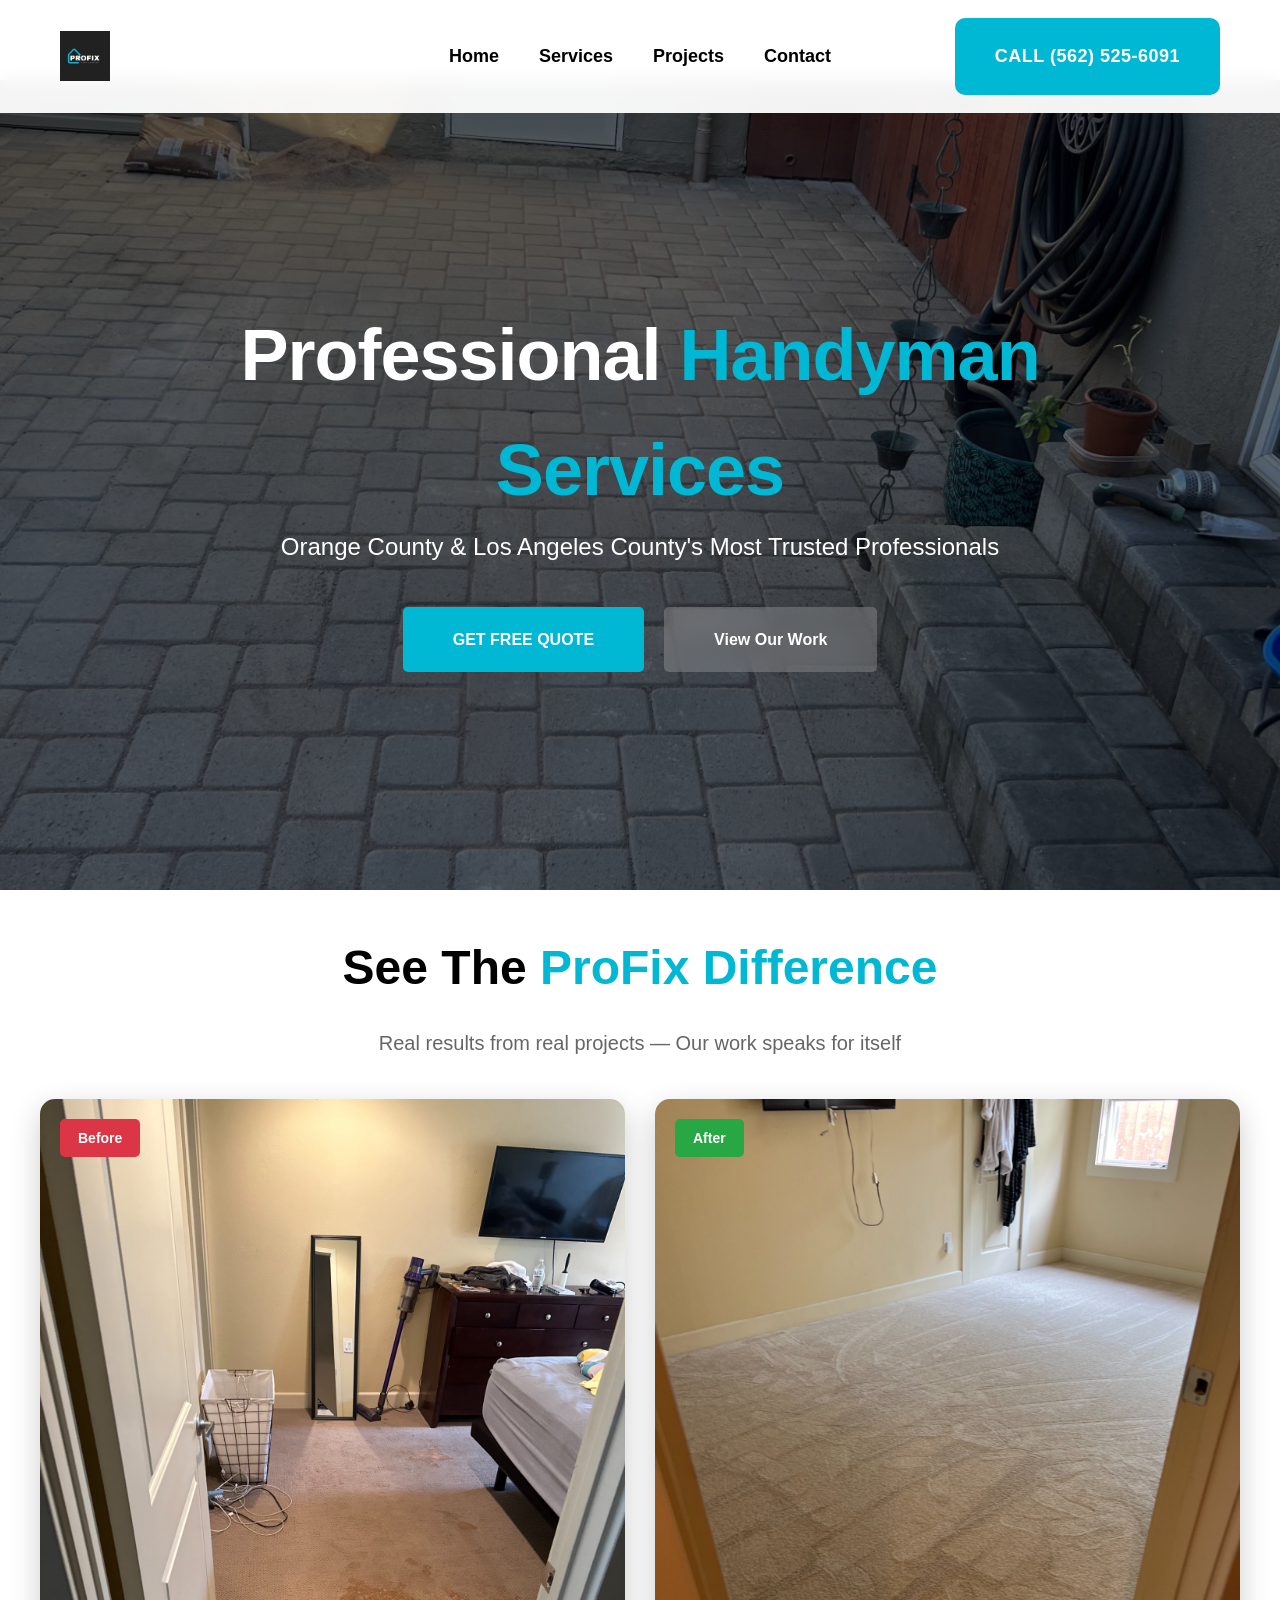
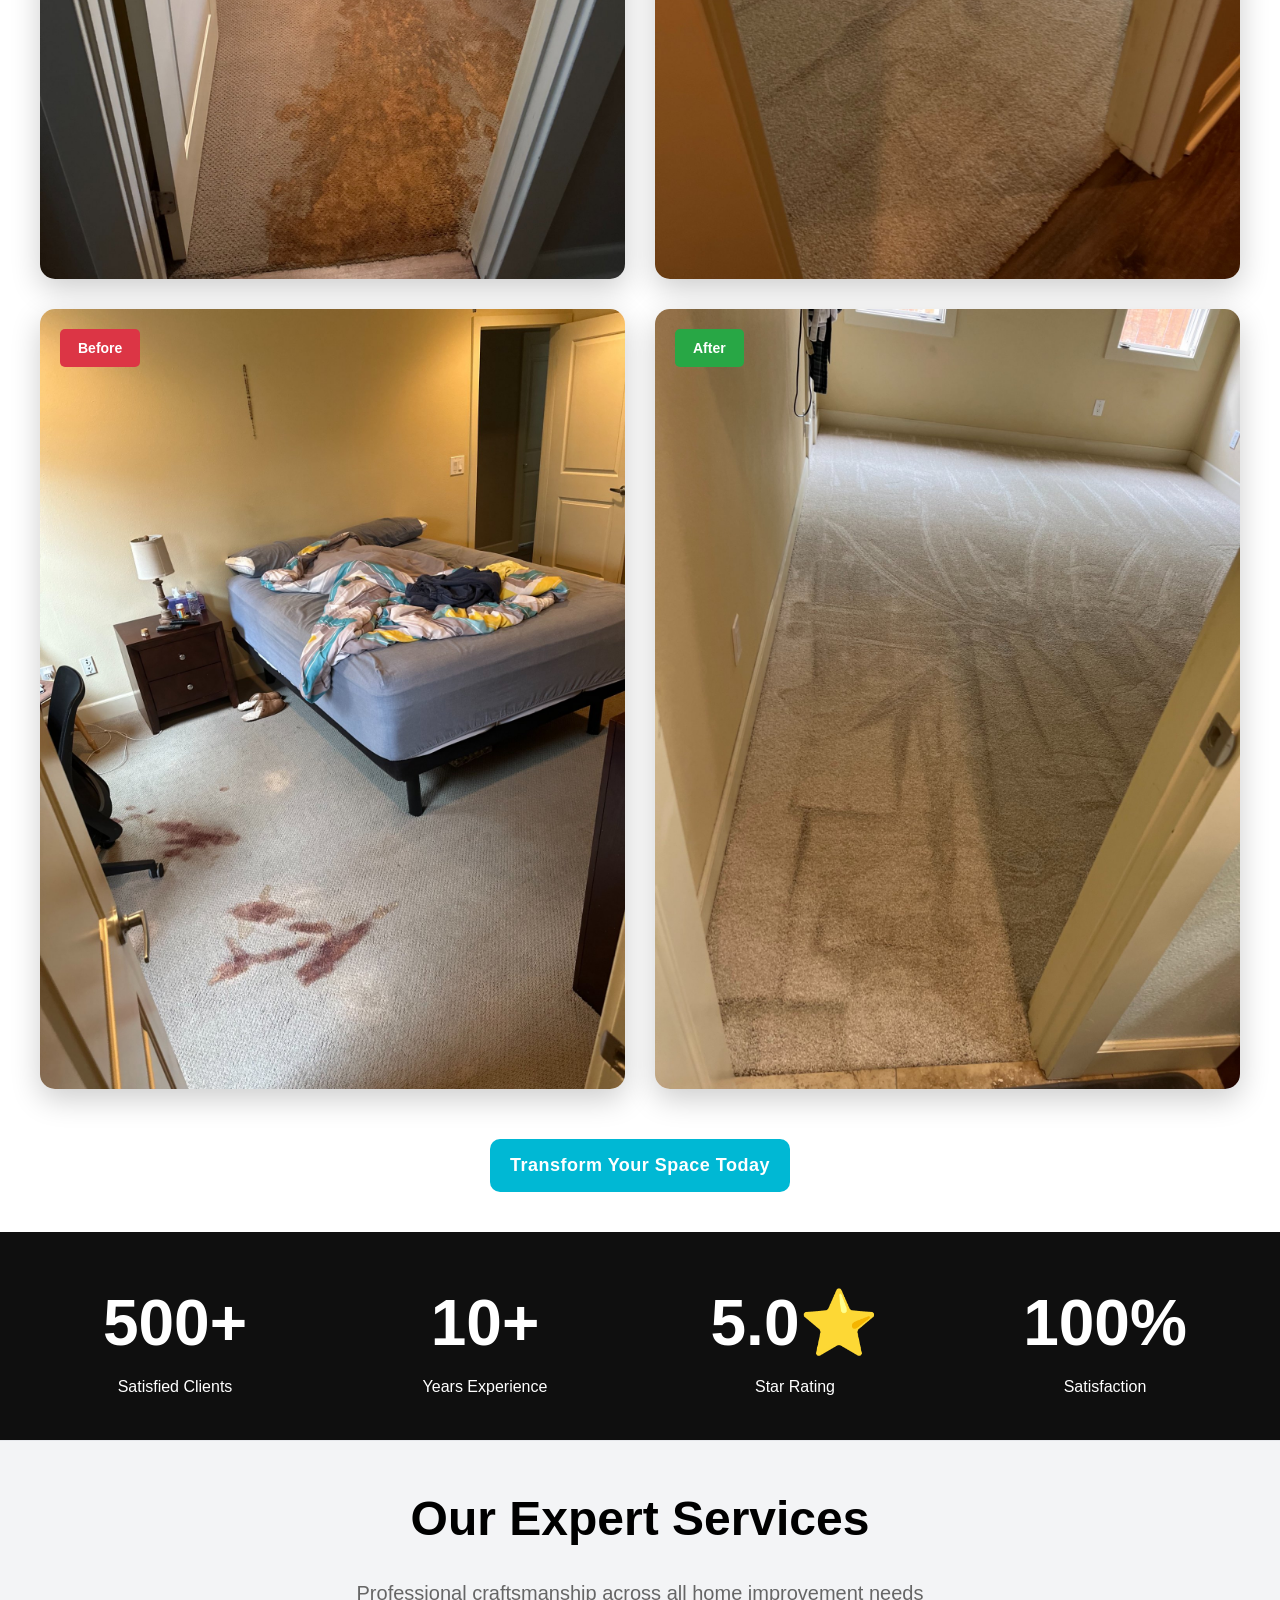
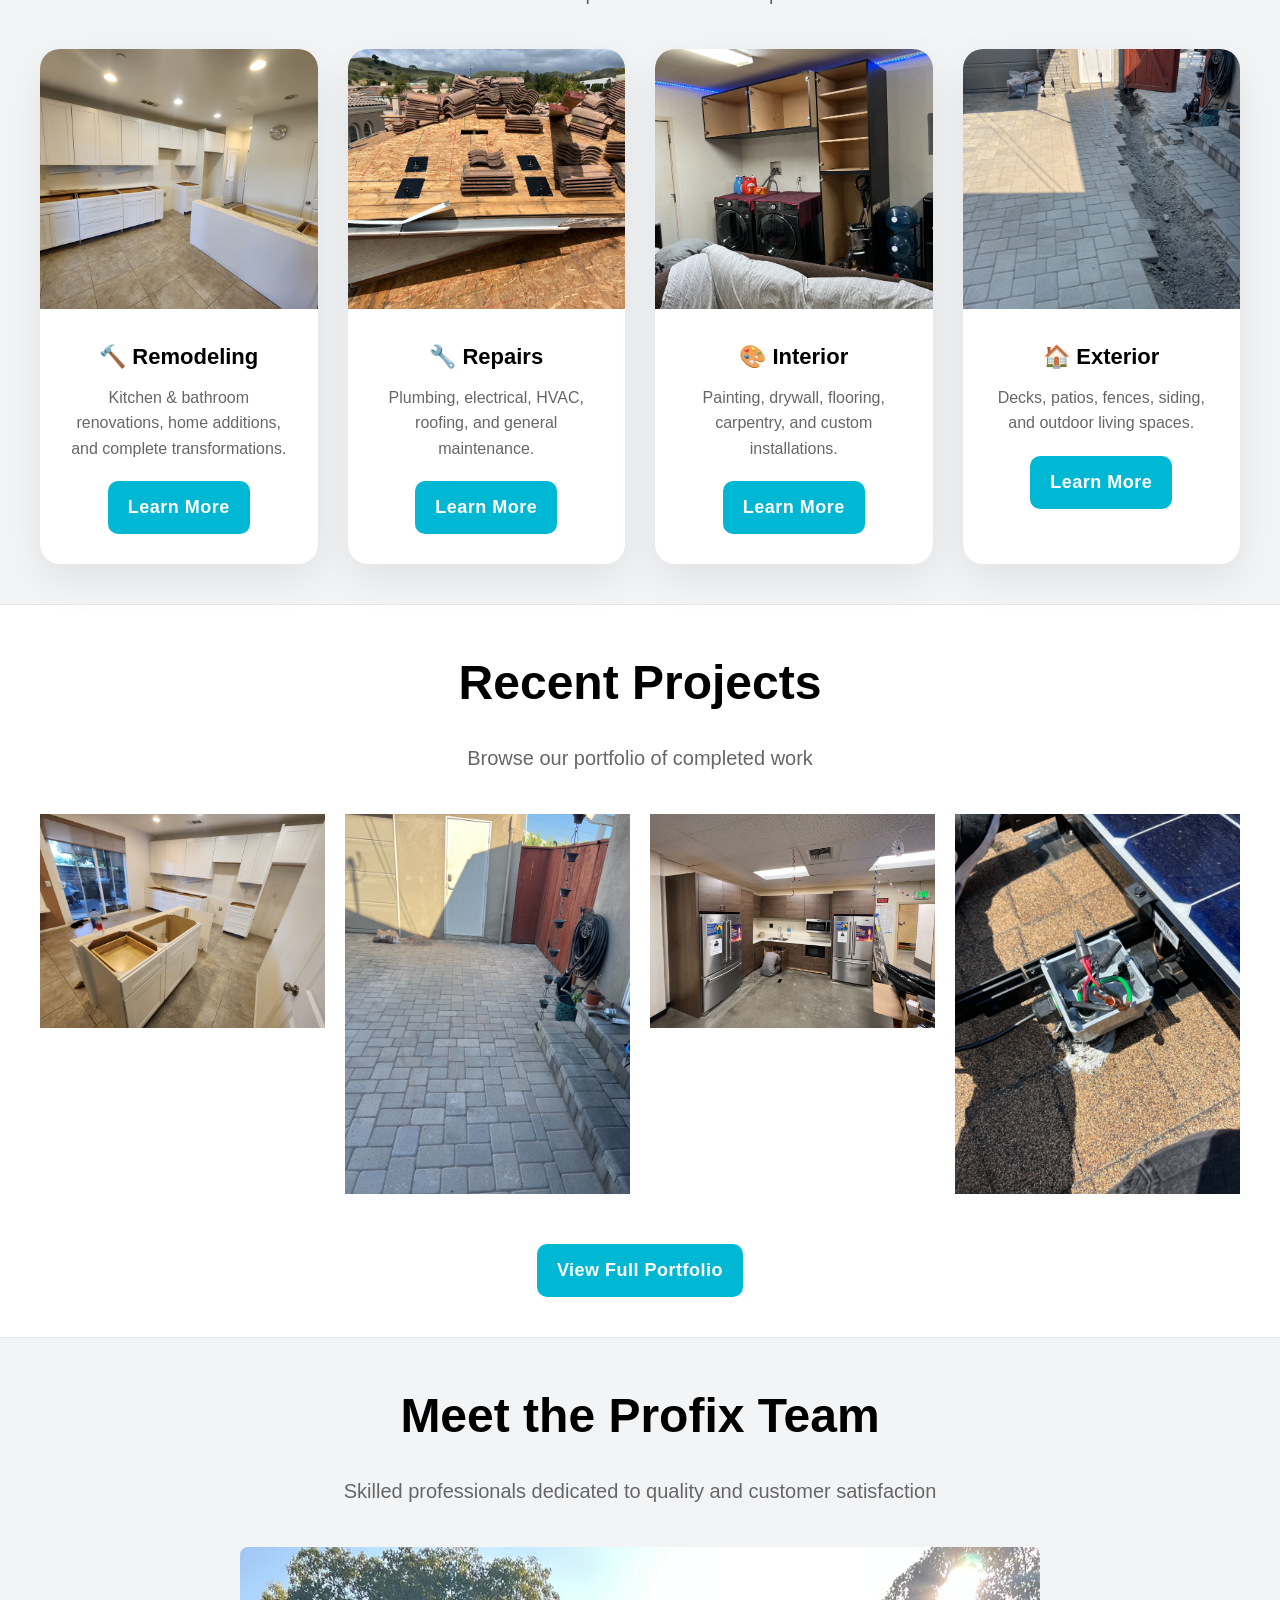
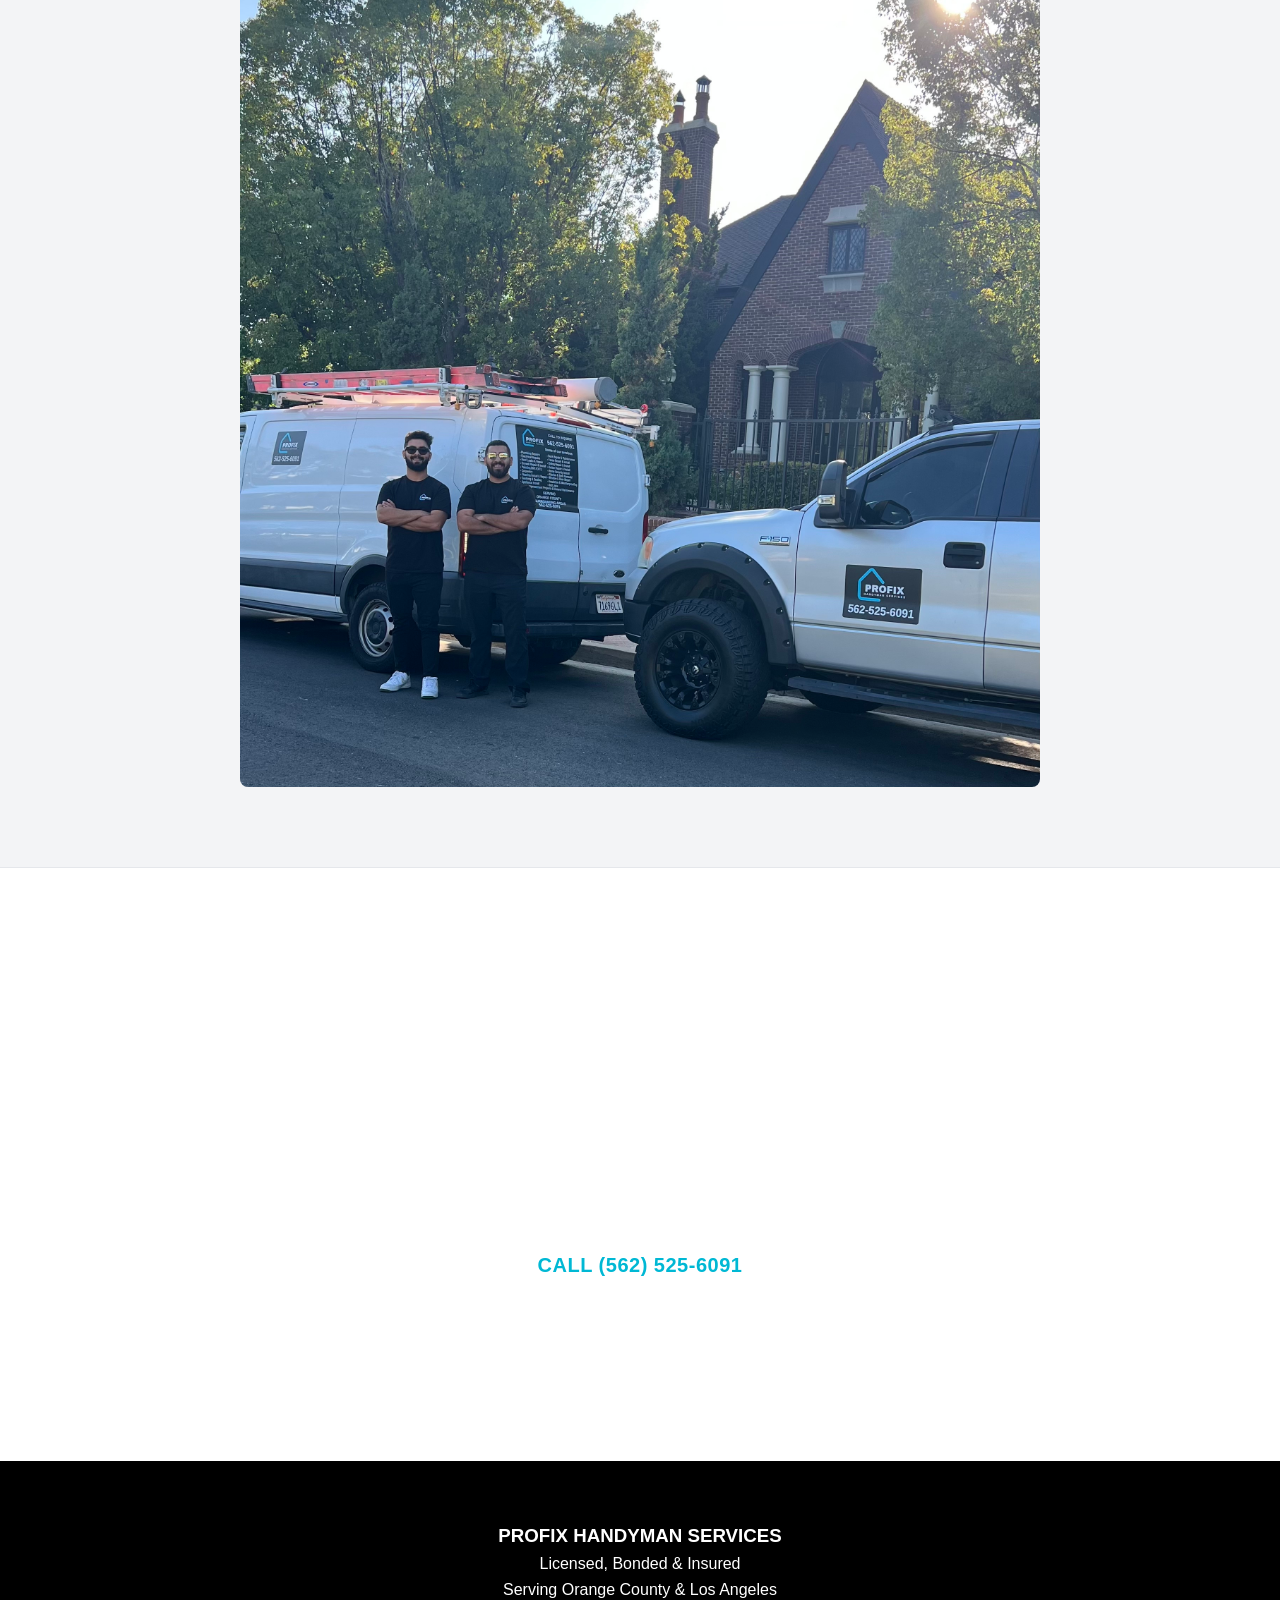
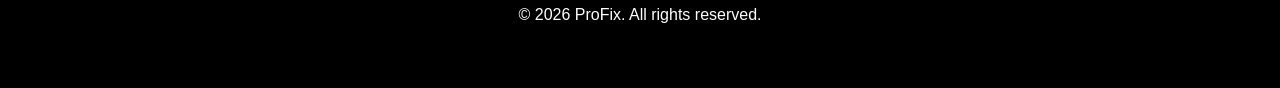
==== public/index.html @ fc69bef9 "Initial commit - ProFix website (waiting for review)" ====
<!DOCTYPE html>
<html lang="en">
<head>
    <meta charset="UTF-8">
    <title>ProFix Handyman Services | Orange County & LA</title>
    <meta name="viewport" content="width=device-width, initial-scale=1.0">

    <!-- CSS -->
    <link rel="stylesheet" href="assets/css/base.css">
    <link rel="stylesheet" href="assets/css/components.css">
    <link rel="stylesheet" href="assets/css/layout.css">
    <link rel="stylesheet" href="assets/css/responsive.css">
</head>

<body>

<nav class="nav">
    <div class="logo">
        <a href="index.html">
            <img src="assets/images/logo/black-logo.png" alt="ProFix">
        </a>
    </div>

    <div class="nav-links">
        <a href="index.html" class="nav-link">Home</a>
        <a href="#services" class="nav-link">Services</a>
        <a href="#projects" class="nav-link">Projects</a>
        <a href="contact.html" class="nav-link">Contact</a>
    </div>

    <div class="nav-btn">
        <a href="tel:562-525-6091" class="btn-primary">
            CALL (562) 525-6091
        </a>
    </div>
</nav>

<!-- HERO -->
<section class="hero">
    <div class="hero-content">
        <h1>
            Professional <span class="hero-teal">Handyman Services</span>
        </h1>

        <p>
            Orange County & Los Angeles County's Most Trusted Professionals
        </p>

        <div class="hero-buttons">
            <a href="contact.html#contact-form" class="btn-secondary-quote">
                GET FREE QUOTE
            </a>

            <a href="#projects" class="btn-secondary">
                View Our Work
            </a>
        </div>
    </div>
</section>

<!-- BEFORE / AFTER -->
<section class="before-after-section">
    <h2 class="section-title">
        See The <span class="text-teal">ProFix Difference</span>
    </h2>

    <p class="section-subtitle">
        Real results from real projects — Our work speaks for itself
    </p>

    <div class="before-after-grid">

        <div class="before-after-card">
            <span class="ba-label before-label">Before</span>
            <img src="assets/images/gallery/carpet-before-1.jpg" alt="">
        </div>

        <div class="before-after-card">
            <span class="ba-label after-label">After</span>
            <img src="assets/images/gallery/carpet-after-1.jpg" alt="">
        </div>

        <div class="before-after-card">
            <span class="ba-label before-label">Before</span>
            <img src="assets/images/gallery/carpet-before-2.jpg" alt="">
        </div>

        <div class="before-after-card">
            <span class="ba-label after-label">After</span>
            <img src="assets/images/gallery/carpet-after-2.jpg" alt="">
        </div>

    </div>

    <div style="margin-top: 50px; text-align:center;">
        <a href="contact.html#contact-form" class="btn-primary">
            Transform Your Space Today
        </a>
    </div>
</section>

<!-- STATS -->
<section class="stats-section">
    <div class="stats-grid">

        <div class="stat-box">
            <div class="stat-number">500+</div>
            <div>Satisfied Clients</div>
        </div>

        <div class="stat-box">
            <div class="stat-number">10+</div>
            <div>Years Experience</div>
        </div>

        <div class="stat-box">
            <div class="stat-number">5.0⭐</div>
            <div>Star Rating</div>
        </div>

        <div class="stat-box">
            <div class="stat-number">100%</div>
            <div>Satisfaction</div>
        </div>

    </div>
</section>

<!-- SERVICES -->
<section class="services-section" id="services">

    <h2 class="section-title">Our Expert Services</h2>

    <p class="section-subtitle">
        Professional craftsmanship across all home improvement needs
    </p>

    <div class="services-grid">

        <a href="services.html" class="service-card-photo">
            <img src="assets/images/gallery/kitchen-remodel-1.jpg" alt="Remodeling">
            <div class="service-card-content">
                <h3>🔨 Remodeling</h3>
                <p>
                    Kitchen & bathroom renovations, home additions,
                    and complete transformations.
                </p>
                <span class="btn-primary">Learn More</span>
            </div>
        </a>

        <a href="services.html" class="service-card-photo">
            <img src="assets/images/gallery/roofing-repair.jpg" alt="Repairs">
            <div class="service-card-content">
                <h3>🔧 Repairs</h3>
                <p>
                    Plumbing, electrical, HVAC, roofing,
                    and general maintenance.
                </p>
                <span class="btn-primary">Learn More</span>
            </div>
        </a>

        <a href="services.html" class="service-card-photo">
            <img src="assets/images/gallery/laundry-room-cabinets.jpg" alt="Interior">
            <div class="service-card-content">
                <h3>🎨 Interior</h3>
                <p>
                    Painting, drywall, flooring, carpentry,
                    and custom installations.
                </p>
                <span class="btn-primary">Learn More</span>
            </div>
        </a>

        <a href="services.html" class="service-card-photo">
            <img src="assets/images/gallery/patio-pavers-progress.jpg" alt="Exterior">
            <div class="service-card-content">
                <h3>🏠 Exterior</h3>
                <p>
                    Decks, patios, fences, siding,
                    and outdoor living spaces.
                </p>
                <span class="btn-primary">Learn More</span>
            </div>
        </a>

    </div>

</section>

<!-- GALLERY PREVIEW -->
<section id="projects" class="gallery-preview">


    <h2 class="section-title">Recent Projects</h2>

    <p class="section-subtitle">
        Browse our portfolio of completed work
    </p>

    <div class="gallery-grid">

        <div class="gallery-item">
            <img src="assets/images/gallery/kitchen-remodel-2.jpg" alt="">
        </div>

        <div class="gallery-item">
            <img src="assets/images/gallery/patio-pavers-complete.jpg" alt="">
        </div>

        <div class="gallery-item">
            <img src="assets/images/gallery/commercial-kitchen.jpg" alt="">
        </div>

        <div class="gallery-item">
            <img src="assets/images/gallery/solar-electrical.jpg" alt="">
        </div>

    </div>

    <div style="text-align:center; margin-top:50px;">
        <a href="projects.html" class="btn-primary">
            View Full Portfolio
        </a>
    </div>

</section>

<section class="services-section" id="services">

    <h2 class="section-title">Meet the Profix Team</h2>
    <p class="section-subtitle">
        Skilled professionals dedicated to quality and customer satisfaction
    </p>
    <img src="assets/images/team/team-photo.jpeg" alt="ProFix Team" style="width:100%; max-width:800px; display:block; margin:40px auto; border-radius:8px;">

</section> 

<!-- CTA -->
<section class="cta-section">
    <h2>Ready to Start Your Project?</h2>
    <p>Get a free, no-obligation quote today</p>

    <a href="tel:562-525-6091" class="btn-primary cta-btn">
        CALL (562) 525-6091
    </a>
</section>

<!-- FOOTER -->
<footer class="footer">
    <h3>PROFIX HANDYMAN SERVICES</h3>
    <p>Licensed, Bonded & Insured</p>
    <p>Serving Orange County & Los Angeles</p>
    <p>© 2026 ProFix. All rights reserved.</p>
</footer>

</body>
</html>
---- public/assets/css/base.css ----
:root {
    --teal: #00B8D4;
    --teal-hover: #009BB8;
    --black: #000;
    --white: #fff;
    --gray: #f8f8f8;
    --text-gray: #666;
}

* {
    margin: 0;
    padding: 0;
    box-sizing: border-box;
}

html {
    scroll-behavior: smooth;
}

body {
    font-family: 'Inter', -apple-system, BlinkMacSystemFont, sans-serif;
    background: #ffffff;
    line-height: 1.6;
    color: var(--black);
}

img {
    max-width: 100%;
    display: block;
}

section {
    scroll-margin-top: 100px;
}

.container {
    max-width: 1200px;
    margin: 0 auto;
    padding: 0 10px;
}
---- public/assets/css/components.css ----
.nav-link {
    color: var(--black);
    text-decoration: none;
    font-weight: 700;
    transition: 0.3s;
    font-size: 18px;
}

.nav-link:hover {
    color: var(--teal);
}

.nav-btn,
.btn-primary {
    background: var(--teal);
    color: var(--white);
    text-decoration: none;
    display: inline-block;
    padding: 12px 20px;
    border-radius: 10px;
    font-weight: 900;
    letter-spacing: 0.5px;
    transition: all 0.2s ease;
    align-items: center;
    justify-content: center;
    font-size: 18px;
}

.nav-btn:hover,
.btn-primary:hover {
    background: var(--teal-hover);
    transform: translateY(-3px);
    text-decoration: none;
}

.text-teal {
    color: var(--teal);
}

.btn-secondary-quote {
    background: var(--teal);
    color: var(--white);
    text-decoration: none;
    padding: 20px 50px;
    border-radius: 5px;
    font-weight: bold;
    text-decoration: none;
    display: inline-flex;
    align-items: center;
    justify-content: center;
}

.btn-secondary {
    background: rgba(255,255,255,0.2);
    backdrop-filter: blur(10px);
    color: var(--white);
    padding: 20px 50px;
    border-radius: 5px;
    font-weight: bold;
    text-decoration: none;
    display: inline-flex;
    align-items: center;
    justify-content: center;
}

.service-card-photo {
    background: var(--white);
    border-radius: 20px;
    overflow: hidden;
    box-shadow: 0 15px 40px rgba(0,0,0,0.08);
    transition: all 0.3s ease;
    text-decoration: none;
    color: inherit;
    display: block;
    -webkit-border-radius: 20px;
    -moz-border-radius: 20px;
    -ms-border-radius: 20px;
    -o-border-radius: 20px;
}

.service-card-photo img {
    width: 100%;
    height: 260px;
    object-fit: cover;
}

.service-card-photo:hover {
    transform: translateY(-8px);
    box-shadow: 0 20px 60px rgba(0,0,0,0.12);
}

.service-card-content {
    padding: 20px;
    text-align: center;
}

.service-card-content h3 {
    font-size: 22px;
    margin-bottom: 12px;
}

.service-card-content p {
    color: var(--text-gray);
    margin-bottom: 20px;
}

/* CONTACT HERO */
.contact-hero {
    background: #000;
    color: #fff;
    padding: 140px 20px 80px;
    text-align: center;
}

.contact-hero h1 {
    font-size: 64px;
    font-weight: 800;
}

.contact-hero p {
    font-size: 20px;
    opacity: 0.85;
    margin-top: 15px;
}

/* EMERGENCY BANNER */
.emergency-banner {
    background: linear-gradient(135deg, #00a8c4 0%, #008ca6 100%);
    color: white;
    text-align: center;
    padding: 50px 20px;
}

.emergency-phone {
    display: inline-block;
    margin-top: 20px;
    background: black;
    color: white;
    padding: 18px 40px;
    font-size: 22px;
    font-weight: 700;
    border-radius: 8px;
    text-decoration: none;
}

.contact-btn {
    display: inline-block;
    background: var(--teal);
    color: white;
    padding: 16px 40px;
    border-radius: 8px;
    font-weight: 600;
    text-decoration: none;
    margin: 20px 0;
    transition: 0.2s ease;
    align-items: center;
    justify-content: center;
}

.contact-btn:hover {
    background: var(--teal-hover);
}

.contact-section {
    padding: 80px 20px;
    background:white;
}

.contact-grid {
    display: grid;
    grid-template-columns: repeat(4, 1fr);
    gap: 30px;
    max-width: 1600px;
    margin: 0 auto;
}

.contact-card {
    background: white;
    border: 3px solid var(--teal);
    border-radius: 16px;
    padding: 60px 40px;
    text-align: center;

    display: flex;
    flex-direction: column;
    align-items: center;

    min-height: 600px;
}

.contact-card:hover {
    transform: translateY(-6px);
}

.contact-card h2 {
    font-size: 28px;
    font-weight: 800;
    margin-bottom: 20px;
}

.contact-detail {
    margin: 14px 0;
    font-size: 16px;
    line-height: 1.6;
}

.contact-detail strong {
    display: block;
    font-weight: 700;
    margin-bottom: 4px;
}

.hours-table {
    width: 100%;
    margin-top: 15px;
    border-collapse: collapse;
}

.hours-table td {
    padding: 10px 0;
    font-size: 16px;
}

.hours-table td:first-child {
    font-weight: 600;
    text-align: left;
}

.hours-table td:last-child {
    text-align: right;
}

.contact-icon {
    font-size: 60px;
    margin-bottom: 20px;
}

.large-phone {
    font-size: 32px;
    font-weight: 800;
    color: var(--teal);
    text-decoration: none;
    margin: 18px 0;
    display: block;
}


/* FORM */
.contact-form-section {
    padding: 80px 20px;
    background: #f5f5f5;
}

.form-container {
    max-width: 700px;
    margin: auto;
    background: white;
    padding: 50px;
    border-radius: 12px;
    border: 3px solid #00b8d4;
}

.form-container h2 {
    font-size: 32px;
    font-weight: 800;
    margin-bottom: 30px;
    text-align: center;
}

.submit-btn {
    width: 100%;
    padding: 18px;
    font-weight: 700;
    background: #00a8c4;
    color: white;
    border: none;
    border-radius: 8px;
    font-size: 18px;
    cursor: pointer;
    align-items: center;
    justify-content: center;
}
---- public/assets/css/layout.css ----
/* ================= NAV ================= */

.nav {
    background: rgba(255,255,255,0.95);
    backdrop-filter: blur(10px);
    padding: 18px 60px;
    display: flex;
    justify-content: space-between;
    align-items: center;
    position: fixed;
    width: 100%;
    top: 0;
    z-index: 1000;
    box-shadow: 0 2px 20px rgba(0,0,0,0.05);
}


.logo img {
    height: 50px;
}

.nav-links {
    position: absolute;
    left: 50%;
    transform: translateX(-50%);
    display: flex;
    gap: 40px;
    align-items: center;
}

/* ================= HERO ================= */

.hero {
    margin-top: 80px;
    background: linear-gradient(rgba(0,0,0,0.55), rgba(0,0,0,0.55)),
        url('../images/gallery/patio-pavers-complete.jpg');
    background-size: cover;
    background-position: center;
    background-attachment: fixed;
    color: var(--white);
    padding: 160px 40px;
    text-align: center;
    min-height: 90vh;
    display: flex;
    align-items: center;
    justify-content: center;
}

.hero h1 {
    font-size: 72px;
    font-weight: 800;
    letter-spacing: -1px;
}

.hero-teal {
    color: var(--teal);
}

.hero p {
    font-size: 24px;
    margin-bottom: 40px;
}

/* ================= SECTIONS ================= */

.section-title {
    font-size: 48px;
    margin-bottom: 20px;
    text-align: center;
}

.section-subtitle {
    font-size: 20px;
    color: var(--text-gray);
    margin-bottom: 40px;
    text-align: center;
}

.before-after-section {
    padding: 40px 40px;
    text-align: center;
}

.before-after-grid {
    display: grid;
    grid-template-columns: repeat(2, 1fr);
    gap: 30px;
    max-width: 1200px;
    margin: 0 auto;
}

.before-after-card {
    border-radius: 15px;
    overflow: hidden;
    box-shadow: 0 10px 30px rgba(0,0,0,0.2);
}

.services-section {
    padding: 40px 40px;
    background: #f3f4f6;
    border-top: 1px solid #e5e7eb;
    border-bottom: 1px solid #e5e7eb;
}

.services-grid {
    display: grid;
    grid-template-columns: repeat(4, 1fr);
    gap: 30px;
    max-width: 1200px;
    margin: 0 auto;
    
}

.services-page-grid {
    display: grid;
    grid-template-columns: repeat(auto-fit, minmax(280px, 1fr));
    gap: 30px;
    max-width: 1200px;
    margin: 0 auto;
}

.service-card-content h3 {
    font-size: 22px;
    margin-bottom: 10px;
}

.service-card-content p {
    color: var(--text-gray);
    margin-bottom: 20px;
}

.service-card-photo {
    background: var(--white);
    border-radius: 20px;
    overflow: hidden;
    box-shadow: 0 15px 40px rgba(0,0,0,0.08);
    transition: all 0.3s ease;
}

.service-card-photo:hover {
    transform: translateY(-8px);
    box-shadow: 0 20px 60px rgba(0,0,0,0.12);
}

.service-card-content {
    padding: 30px;
    text-align: center;
}

/* ================= STATS ================= */

.stats-section {
    padding: 40px 40px;
    background: #0f0f0f;
    color: var(--white);
}

.stats-grid {
    display: grid;
    grid-template-columns: repeat(4, 1fr);
    gap: 40px;
}

.stat-box {
    text-align: center;
}

.stat-number {
    font-size: 64px;
    font-weight: 800;
}

/* ================= GALLERY ================= */

.gallery-preview {
    padding: 40px 40px;
}

.gallery-grid {
    display: grid;
    grid-template-columns: repeat(4, 1fr);
    gap: 20px;
}

/* ================= CTA ================= */

/* ================= CTA ================= */

.cta-section {
    padding: 160px 40px; /* Bigger vertical spacing */
    background: 
        linear-gradient(rgba(0, 184, 212, 0.65), rgba(0, 184, 212, 0.65)), 
        url('../images/gallery/roofing-repair.jpg');
    background-size: cover;
    background-position: center;
    background-attachment: fixed;
    text-align: center;
    color: var(--white);
}

.cta-section h2 {
    font-size: 64px;          /* BIG + bold */
    font-weight: 800;
    letter-spacing: -1px;
    margin-bottom: 20px;
}

.cta-section p {
    font-size: 24px;
    margin-bottom: 40px;
    opacity: 0.95;
}

/* White CTA Button */
.cta-btn {
    background: white;
    color: var(--teal);
    padding: 20px 60px;
    border-radius: 12px;
    font-size: 20px;
    font-weight: 700;
    text-decoration: none;
    display: inline-block;
    transition: all 0.25s ease;
}

.cta-btn:hover {
    transform: translateY(-4px);
    box-shadow: 0 10px 30px rgba(0,0,0,0.25);
}

/* ================= FOOTER ================= */

.footer {
    background: var(--black);
    color: var(--white);
    padding: 60px 40px;
    text-align: center;
}

.page-header {
    padding: 150px 60px 40px;
    background: var(--teal);
    color: var(--white);
    text-align: center;
    font-size: 20px;
}

.large-phone {
    font-size: 28px;
    font-weight: bold;
    color: var(--teal);
    display: block;
    margin: 20px 0;
}

.contact-link {
    color: var(--teal);
    font-weight: bold;
    text-decoration: none;
}

.contact-link:hover {
    text-decoration: underline;
}

.contact-form-section {
    background: #f3f4f6;
    padding: 80px 40px;
}

.form-container {
    max-width: 700px;
    margin: 0 auto;
    background: var(--white);
    padding: 50px;
    border-radius: 15px;
    box-shadow: 0 10px 30px rgba(0,0,0,0.08);
}

.form-group {
    margin-bottom: 20px;
}

.form-group label {
    display: block;
    font-weight: bold;
    margin-bottom: 8px;
}

.form-group input,
.form-group textarea,
.form-group select {
    width: 100%;
    padding: 14px;
    border-radius: 6px;
    border: 1px solid #ddd;
    font-size: 16px;
}

.form-group input:focus,
.form-group textarea:focus,
.form-group select:focus {
    border-color: var(--teal);
    outline: none;
}

.submit-btn {
    width: 100%;
    background: var(--teal);
    color: var(--white);
    padding: 16px;
    border-radius: 6px;
    border: none;
    font-weight: bold;
    cursor: pointer;
    transition: 0.3s;
}

.submit-btn:hover {
    background: var(--teal-hover);
}

/* HERO CONTENT CENTER */
.hero-content {
    max-width: 900px;
    margin: auto;
}

.hero-buttons {
    display: inline-flex;
    gap: 20px;
    justify-content: center;
    flex-wrap: wrap;
    text-align: center;
}

/* BEFORE / AFTER */
.ba-label {
    position: absolute;
    top: 20px;
    left: 20px;
    padding: 8px 18px;
    border-radius: 5px;
    font-weight: bold;
    font-size: 14px;
}

.before-label {
    background: #dc3545;
    color: white;
}

.after-label {
    background: #28a745;
    color: white;
}

.before-after-card {
    position: relative;
}

.service-areas {
    background: #f3f4f6;
    padding: 100px 40px;
    text-align: center;
}

.service-areas h2 {
    padding: 5px 20px 40px;
    text-align: center;
    font-size: 36px;
}

.areas-grid {
    display: grid;
    grid-template-columns: repeat(2, 1fr);
    gap: 40px;
    max-width: 1200px;
    margin: 0 auto;
}

.area-card {
    background: white;
    border-radius: 20px;
    border: 3px solid var(--teal);
    padding: 50px 40px;
    box-shadow: 0 15px 40px rgba(0,0,0,0.06);
    text-align: center;
    -webkit-border-radius: 20px;
    -moz-border-radius: 20px;
    -ms-border-radius: 20px;
    -o-border-radius: 20px;
}

.area-card h3 {
    font-size: 24px;
    font-weight: 800;
    margin-bottom: 20px;
}

.area-card p {
    color: #555;
    line-height: 1.8;
    font-size: 16px;
}

.map-section {
    padding: 80px 40px;
    text-align: center;
}

.map-section h2 {
    padding: 5px 20px 40px;
    text-align: center;
    font-size: 36px;
}

.map-container {
    max-width: 1200px;
    margin: 0 auto;
    border-radius: 15px;
    overflow: hidden;
    border: 3px solid var(--teal);
}

.map-container iframe {
    width: 100%;
    height: 500px;
    border: none;
}
---- public/assets/css/responsive.css ----
@media (max-width: 768px) {
    .hero h1 { font-size: 36px; }

    .before-after-grid { grid-template-columns: 1fr; }

    .stats-grid { grid-template-columns: 1fr 1fr; }

    .gallery-grid { grid-template-columns: repeat(2, 1fr); }

    .services-grid { grid-template-columns: 1fr; }

    .nav-links { display: none; }
}
@media (max-width: 1200px) {
    .contact-grid {
        grid-template-columns: repeat(2, 1fr);
    }
}

@media (max-width: 700px) {
    .contact-grid {
        grid-template-columns: 1fr;
    }
}
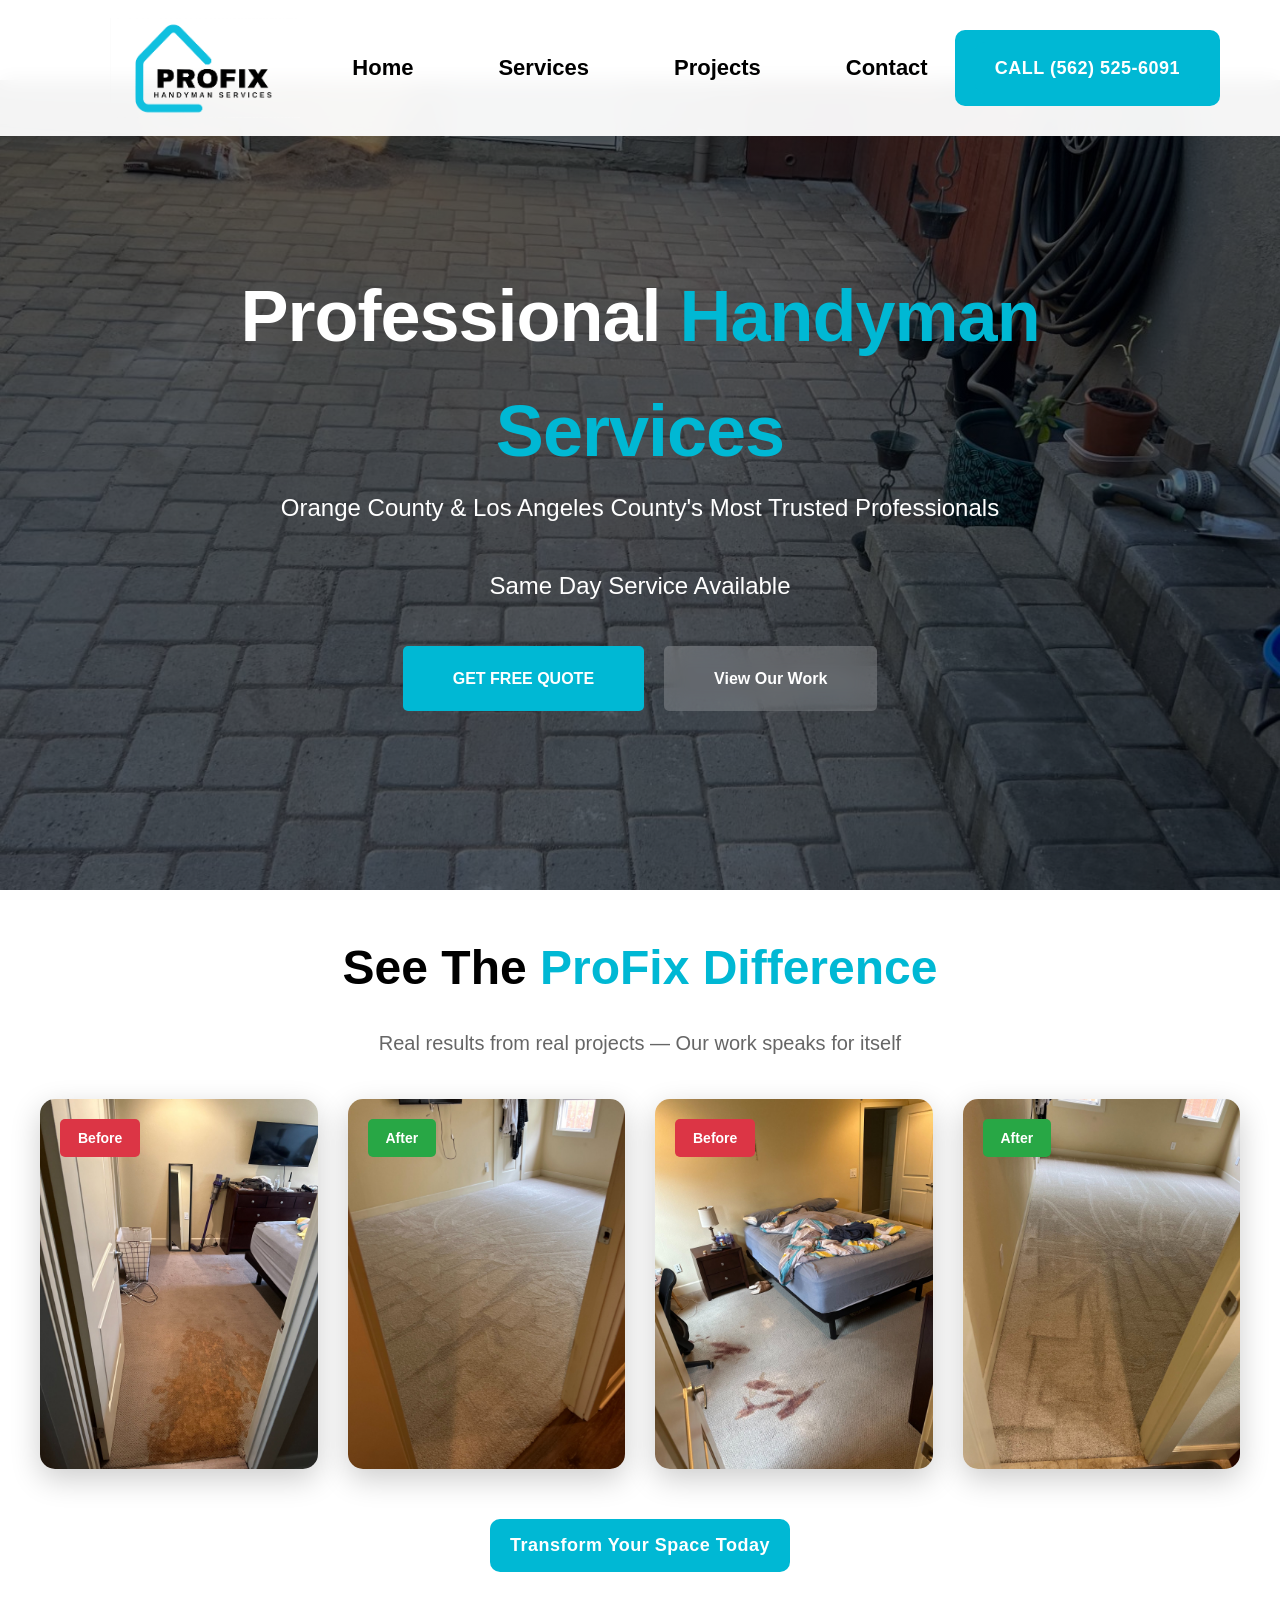
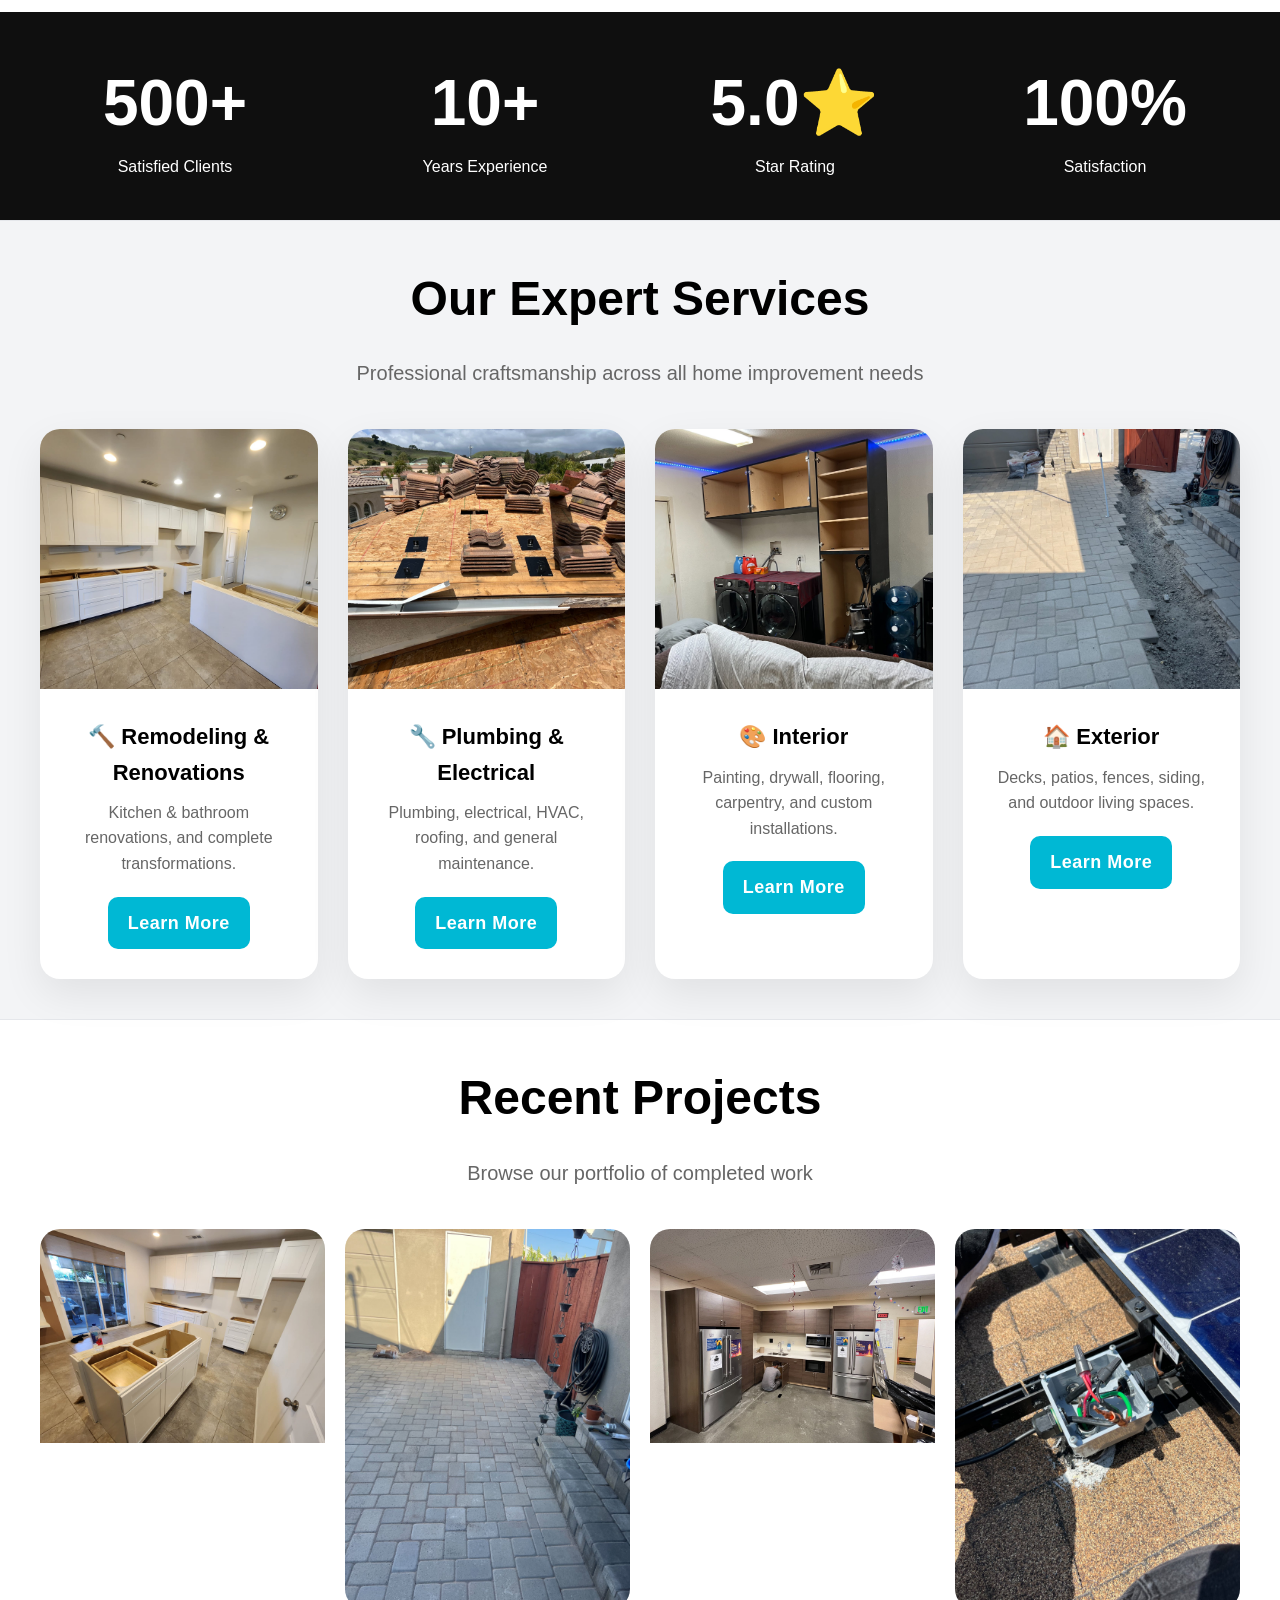
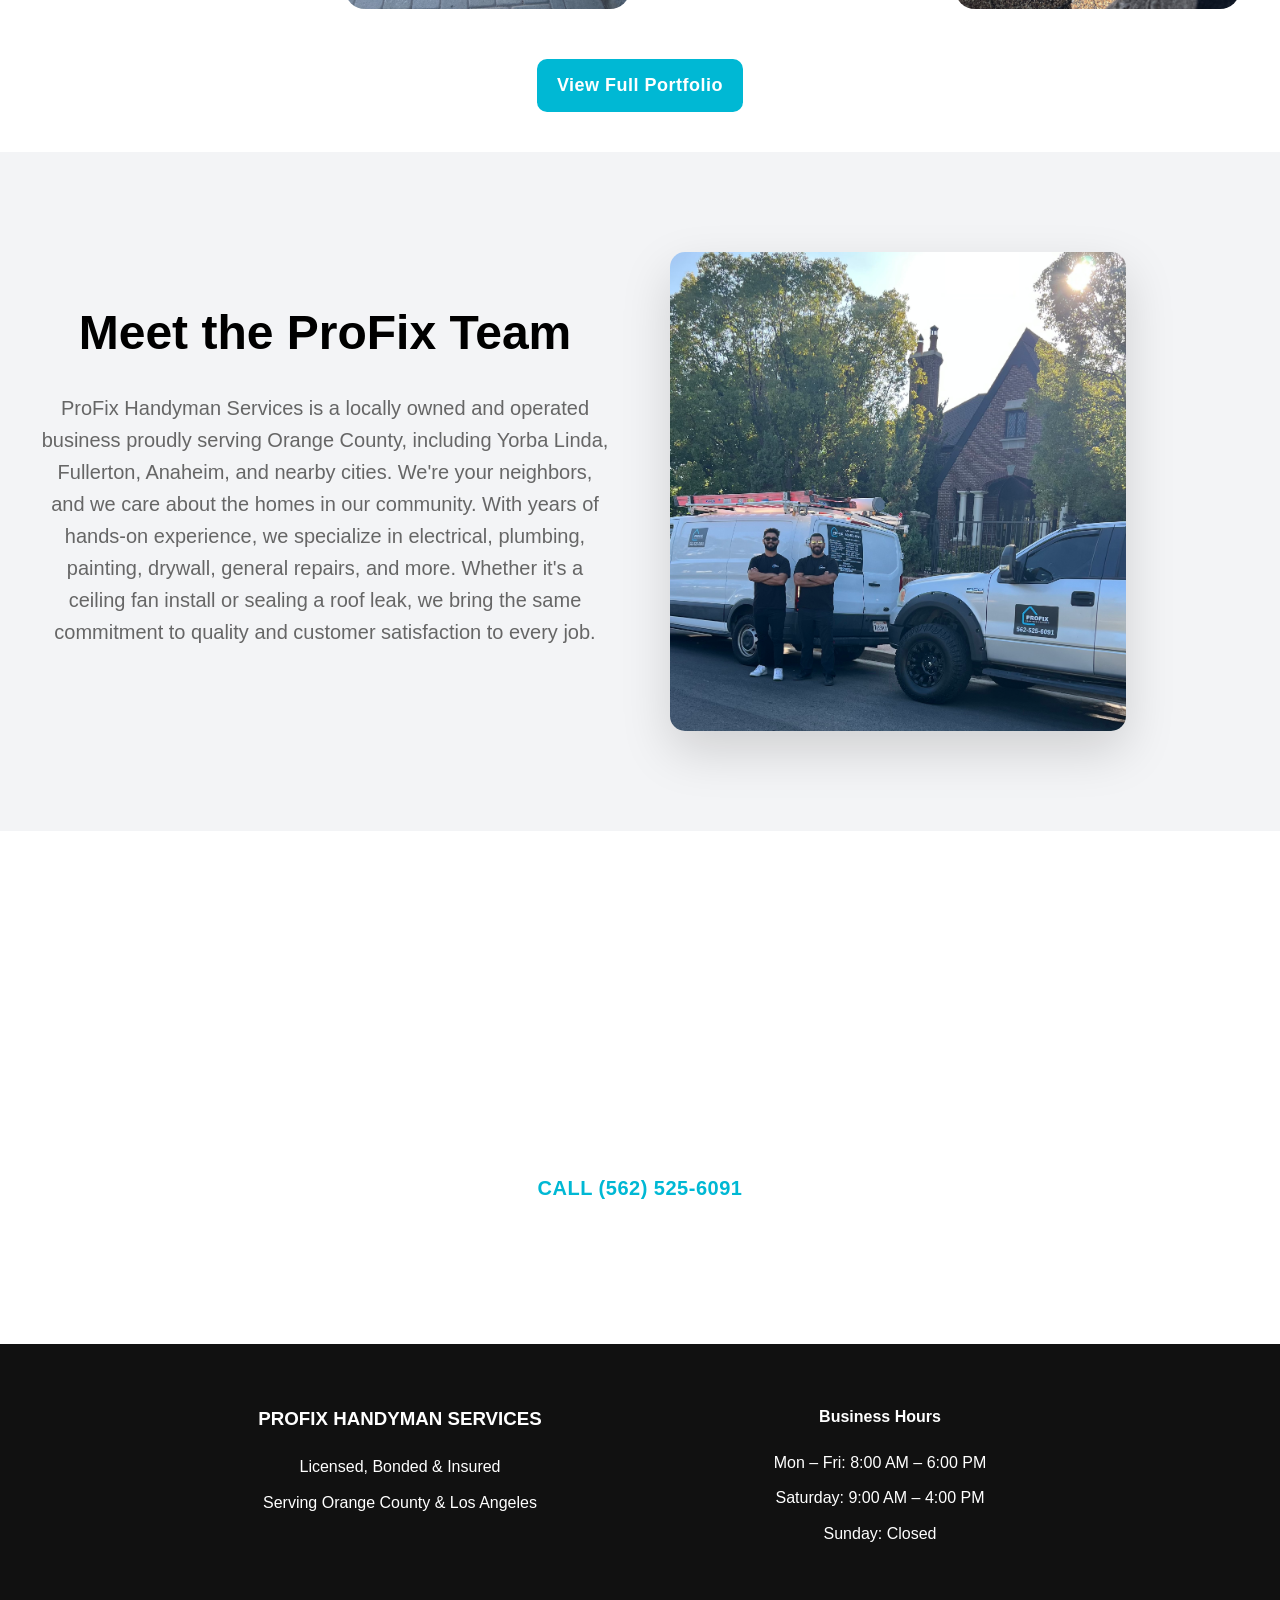
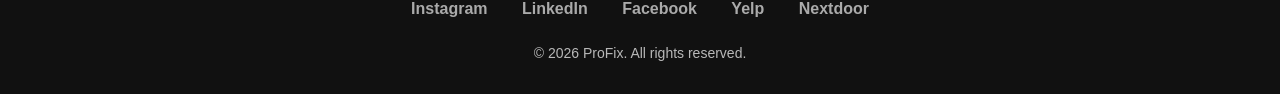
==== commit bd1d6d75: "Add changes requested in meeting on 3/4" ====
--- a/public/index.html
+++ b/public/index.html
@@ -17,7 +17,7 @@
 <nav class="nav">
     <div class="logo">
         <a href="index.html">
-            <img src="assets/images/logo/black-logo.png" alt="ProFix">
+            <img src="assets/images/logo/transparent-logo.png" alt="ProFix">
         </a>
     </div>
 
@@ -45,6 +45,9 @@
         <p>
             Orange County & Los Angeles County's Most Trusted Professionals
         </p>
+        <p>
+            Same Day Service Available
+        </p>
 
         <div class="hero-buttons">
             <a href="contact.html#contact-form" class="btn-secondary-quote">
@@ -140,9 +143,9 @@
         <a href="services.html" class="service-card-photo">
             <img src="assets/images/gallery/kitchen-remodel-1.jpg" alt="Remodeling">
             <div class="service-card-content">
-                <h3>🔨 Remodeling</h3>
+                <h3>🔨 Remodeling & Renovations</h3>
                 <p>
-                    Kitchen & bathroom renovations, home additions,
+                    Kitchen & bathroom renovations,
                     and complete transformations.
                 </p>
                 <span class="btn-primary">Learn More</span>
@@ -152,7 +155,7 @@
         <a href="services.html" class="service-card-photo">
             <img src="assets/images/gallery/roofing-repair.jpg" alt="Repairs">
             <div class="service-card-content">
-                <h3>🔧 Repairs</h3>
+                <h3>🔧 Plumbing & Electrical</h3>
                 <p>
                     Plumbing, electrical, HVAC, roofing,
                     and general maintenance.
@@ -227,15 +230,26 @@
 
 </section>
 
-<section class="services-section" id="services">
-
-    <h2 class="section-title">Meet the Profix Team</h2>
-    <p class="section-subtitle">
-        Skilled professionals dedicated to quality and customer satisfaction
-    </p>
-    <img src="assets/images/team/team-photo.jpeg" alt="ProFix Team" style="width:100%; max-width:800px; display:block; margin:40px auto; border-radius:8px;">
-
-</section> 
+<section class="team-section" id="services">
+
+    <div class="team-container">
+
+        <div class="team-text">
+            <h2 class="section-title">Meet the ProFix Team</h2>
+            <p class="section-subtitle">
+                ProFix Handyman Services is a locally owned and operated business proudly serving Orange County, including Yorba Linda, Fullerton, Anaheim, and nearby cities.
+                We're your neighbors, and we care about the homes in our community. With years of hands-on experience, we specialize in electrical, plumbing, painting, drywall, general 
+                repairs, and more. Whether it's a ceiling fan install or sealing a roof leak, we bring the same commitment to quality and customer satisfaction to every job.
+            </p>
+        </div>
+
+        <div class="team-image">
+            <img src="assets/images/team/team-photo.jpeg" alt="ProFix Team">
+        </div>
+
+    </div>
+
+</section>
 
 <!-- CTA -->
 <section class="cta-section">
@@ -249,10 +263,40 @@
 
 <!-- FOOTER -->
 <footer class="footer">
-    <h3>PROFIX HANDYMAN SERVICES</h3>
-    <p>Licensed, Bonded & Insured</p>
-    <p>Serving Orange County & Los Angeles</p>
-    <p>© 2026 ProFix. All rights reserved.</p>
+
+    <div class="footer-top">
+
+        <!-- Column 1 -->
+        <div class="footer-col">
+            <h3>PROFIX HANDYMAN SERVICES</h3>
+            <p>Licensed, Bonded & Insured</p>
+            <p>Serving Orange County & Los Angeles</p>
+        </div>
+
+        <!-- Column 2 - Hours -->
+        <div class="footer-col">
+            <h4>Business Hours</h4>
+            <p>Mon – Fri: 8:00 AM – 6:00 PM</p>
+            <p>Saturday: 9:00 AM – 4:00 PM</p>
+            <p>Sunday: Closed</p>
+        </div>
+
+    </div>
+
+    <!-- Social Links Row -->
+    <div class="footer-social">
+        <a href="https://www.instagram.com/profixoc" target="_blank">Instagram</a>
+        <a href="linkedin.com/company/profix-handyman-services" target="_blank">LinkedIn</a>
+        <a href="https://www.facebook.com/profile.php?id=61571791307152" target="_blank">Facebook</a>
+        <a href="https://www.yelp.com/biz/profix-handyman-services-yorba-linda" target="_blank">Yelp</a>
+        <a href="https://nextdoor.com/pages/profix-handyman-services-yorba-linda-ca/" target="_blank">Nextdoor</a>
+    </div>
+
+    <!-- Copyright -->
+    <div class="footer-bottom">
+        © 2026 ProFix. All rights reserved.
+    </div>
+
 </footer>
 
 </body>
--- a/public/assets/css/components.css
+++ b/public/assets/css/components.css
@@ -3,7 +3,7 @@
     text-decoration: none;
     font-weight: 700;
     transition: 0.3s;
-    font-size: 18px;
+    font-size: 22px;
 }
 
 .nav-link:hover {
@@ -178,14 +178,14 @@
     background: white;
     border: 3px solid var(--teal);
     border-radius: 16px;
-    padding: 60px 40px;
+    padding: 20px 20px;
     text-align: center;
 
     display: flex;
     flex-direction: column;
     align-items: center;
 
-    min-height: 600px;
+    min-height: 300px;
 }
 
 .contact-card:hover {
@@ -279,4 +279,149 @@
     cursor: pointer;
     align-items: center;
     justify-content: center;
+}
+
+.gallery-item {
+    position: relative;
+    overflow: hidden;
+    border-radius: 20px;
+}
+
+.gallery-slider {
+    position: relative;
+}
+
+.slide {
+    width: 100%;
+    display: none;
+    transition: opacity 0.3s ease;
+}
+
+.slide.active {
+    display: block;
+}
+
+.slide-btn {
+    position: absolute;
+    top: 50%;
+    transform: translateY(-50%);
+    background: rgba(0,0,0,0.5);
+    color: white;
+    border: none;
+    padding: 10px 15px;
+    font-size: 20px;
+    cursor: pointer;
+    border-radius: 50%;
+    transition: 0.2s ease;
+}
+
+.slide-btn:hover {
+    background: rgba(0,0,0,0.8);
+}
+
+.slide-btn.prev {
+    left: 10px;
+}
+
+.slide-btn.next {
+    right: 10px;
+}
+
+/* ================= SERVICES SPLIT LAYOUT ================= */
+
+.service-split {
+    padding: 60px 40px;
+}
+
+.service-split-container {
+    display: flex;
+    justify-content: center;
+    align-items: stretch;
+    gap: 80px;
+    max-width: 1100px;
+    margin: 0 auto;
+}
+
+.service-split + .service-split {
+    border-top: 1px solid #e5e7eb;
+}
+
+/* LEFT SIDE */
+.service-info {
+    flex: 1;
+    display: flex;
+    flex-direction: column;
+    justify-content: center;
+}
+
+.service-info h2 {
+    font-size: 48px;
+    margin-bottom: 30px;
+}
+
+.service-info ul {
+    padding-left: 20px;
+}
+
+.service-info li {
+    margin-bottom: 14px;
+    font-size: 18px;
+}
+
+/* RIGHT SIDE (SERVICE SLIDER) */
+.service-slider {
+    flex: 1;
+    display: flex;
+}
+
+/* SERVICE SLIDER HEIGHT CONTROL */
+
+.service-slider-wrapper {
+    position: relative;
+    width: 100%;
+    height: 450px;
+    background: #f5f5f5;
+    border-radius: 20px;
+    display: flex;
+    align-items: center;
+    justify-content: center;
+    overflow: hidden;
+}
+
+.service-slide {
+    max-width: 100%;
+    max-height: 100%;
+    object-fit: contain;
+    display: none;
+}
+
+.service-slide.active {
+    display: block;
+}
+
+/* Arrows */
+.service-slide-btn {
+    position: absolute;
+    top: 50%;
+    transform: translateY(-50%);
+    background: rgba(0,0,0,0.6);
+    color: white;
+    border: none;
+    padding: 12px 16px;
+    font-size: 20px;
+    cursor: pointer;
+    border-radius: 50%;
+    transition: 0.2s ease;
+}
+
+.service-slide-btn:hover {
+    background: rgba(0,0,0,0.85);
+}
+
+.service-prev {
+    left: 15px;
+}
+
+.service-next {
+    right: 15px;
 }
--- a/public/assets/css/layout.css
+++ b/public/assets/css/layout.css
@@ -14,9 +14,9 @@
     box-shadow: 0 2px 20px rgba(0,0,0,0.05);
 }
 
-
 .logo img {
-    height: 50px;
+    height: 100px;
+    padding-left: 50px;
 }
 
 .nav-links {
@@ -24,12 +24,11 @@
     left: 50%;
     transform: translateX(-50%);
     display: flex;
-    gap: 40px;
+    gap: 85px;
     align-items: center;
 }
 
 /* ================= HERO ================= */
-
 .hero {
     margin-top: 80px;
     background: linear-gradient(rgba(0,0,0,0.55), rgba(0,0,0,0.55)),
@@ -38,7 +37,7 @@
     background-position: center;
     background-attachment: fixed;
     color: var(--white);
-    padding: 160px 40px;
+    padding: 120px 40px;
     text-align: center;
     min-height: 90vh;
     display: flex;
@@ -83,7 +82,7 @@
 
 .before-after-grid {
     display: grid;
-    grid-template-columns: repeat(2, 1fr);
+    grid-template-columns: repeat(4, 1fr);
     gap: 30px;
     max-width: 1200px;
     margin: 0 auto;
@@ -147,6 +146,30 @@
     text-align: center;
 }
 
+.team-section {
+    padding: 100px 40px;
+    background: #f3f4f6;
+}
+
+.team-container {
+    display: grid;
+    grid-template-columns: 1fr 1fr;
+    gap: 60px;
+    align-items: center;
+    max-width: 1200px;
+    margin: 0 auto;
+}
+
+.team-text {
+    text-align: left;
+}
+
+.team-image img {
+    width: 80%;
+    border-radius: 15px;
+    box-shadow: 0 20px 50px rgba(0,0,0,0.15);
+}
+
 /* ================= STATS ================= */
 
 .stats-section {
@@ -187,7 +210,7 @@
 /* ================= CTA ================= */
 
 .cta-section {
-    padding: 160px 40px; /* Bigger vertical spacing */
+    padding: 120px 40px;
     background: 
         linear-gradient(rgba(0, 184, 212, 0.65), rgba(0, 184, 212, 0.65)), 
         url('../images/gallery/roofing-repair.jpg');
@@ -199,7 +222,7 @@
 }
 
 .cta-section h2 {
-    font-size: 64px;          /* BIG + bold */
+    font-size: 64px;
     font-weight: 800;
     letter-spacing: -1px;
     margin-bottom: 20px;
@@ -232,10 +255,56 @@
 /* ================= FOOTER ================= */
 
 .footer {
-    background: var(--black);
-    color: var(--white);
-    padding: 60px 40px;
-    text-align: center;
+    background: #111;
+    color: white;
+    padding: 60px 40px 30px;
+}
+
+.footer-top {
+    display: grid;
+    grid-template-columns: repeat(2, 1fr); /* since you only have 2 columns */
+    gap: 60px;
+    max-width: 900px;
+    margin: 0 auto 40px auto;
+    text-align: center; /* centers text inside columns */
+}
+
+.footer-col {
+    display: flex;
+    flex-direction: column;
+    align-items: center; /* centers content horizontally */
+}
+
+.footer-col h3,
+.footer-col h4 {
+    margin-bottom: 20px;
+}
+
+.footer-col p {
+    margin-bottom: 10px;
+}
+
+.footer-social {
+    text-align: center;
+    margin-bottom: 20px;
+}
+
+.footer-social a {
+    margin: 0 15px;
+    color: #aaa;
+    font-weight: 600;
+    text-decoration: none;
+    transition: 0.2s ease;
+}
+
+.footer-social a:hover {
+    color: var(--teal);
+}
+
+.footer-bottom {
+    text-align: center;
+    font-size: 14px;
+    opacity: 0.7;
 }
 
 .page-header {
@@ -362,7 +431,7 @@
 
 .service-areas {
     background: #f3f4f6;
-    padding: 100px 40px;
+    padding: 40px 40px;
     text-align: center;
 }
 
@@ -406,7 +475,7 @@
 }
 
 .map-section {
-    padding: 80px 40px;
+    padding: 40px 40px;
     text-align: center;
 }
 
--- a/public/assets/css/responsive.css
+++ b/public/assets/css/responsive.css
@@ -21,4 +21,24 @@
     .contact-grid {
         grid-template-columns: 1fr;
     }
+}
+
+@media (max-width: 900px) {
+    .service-split-container {
+        flex-direction: column;
+        text-align: center;
+    }
+
+    .service-info {
+        align-items: center;
+    }
+
+    .service-info ul {
+        text-align: left;
+        display: inline-block;
+    }
+
+    .service-slide {
+        height: 400px; /* gives good mobile height */
+    }
 }
